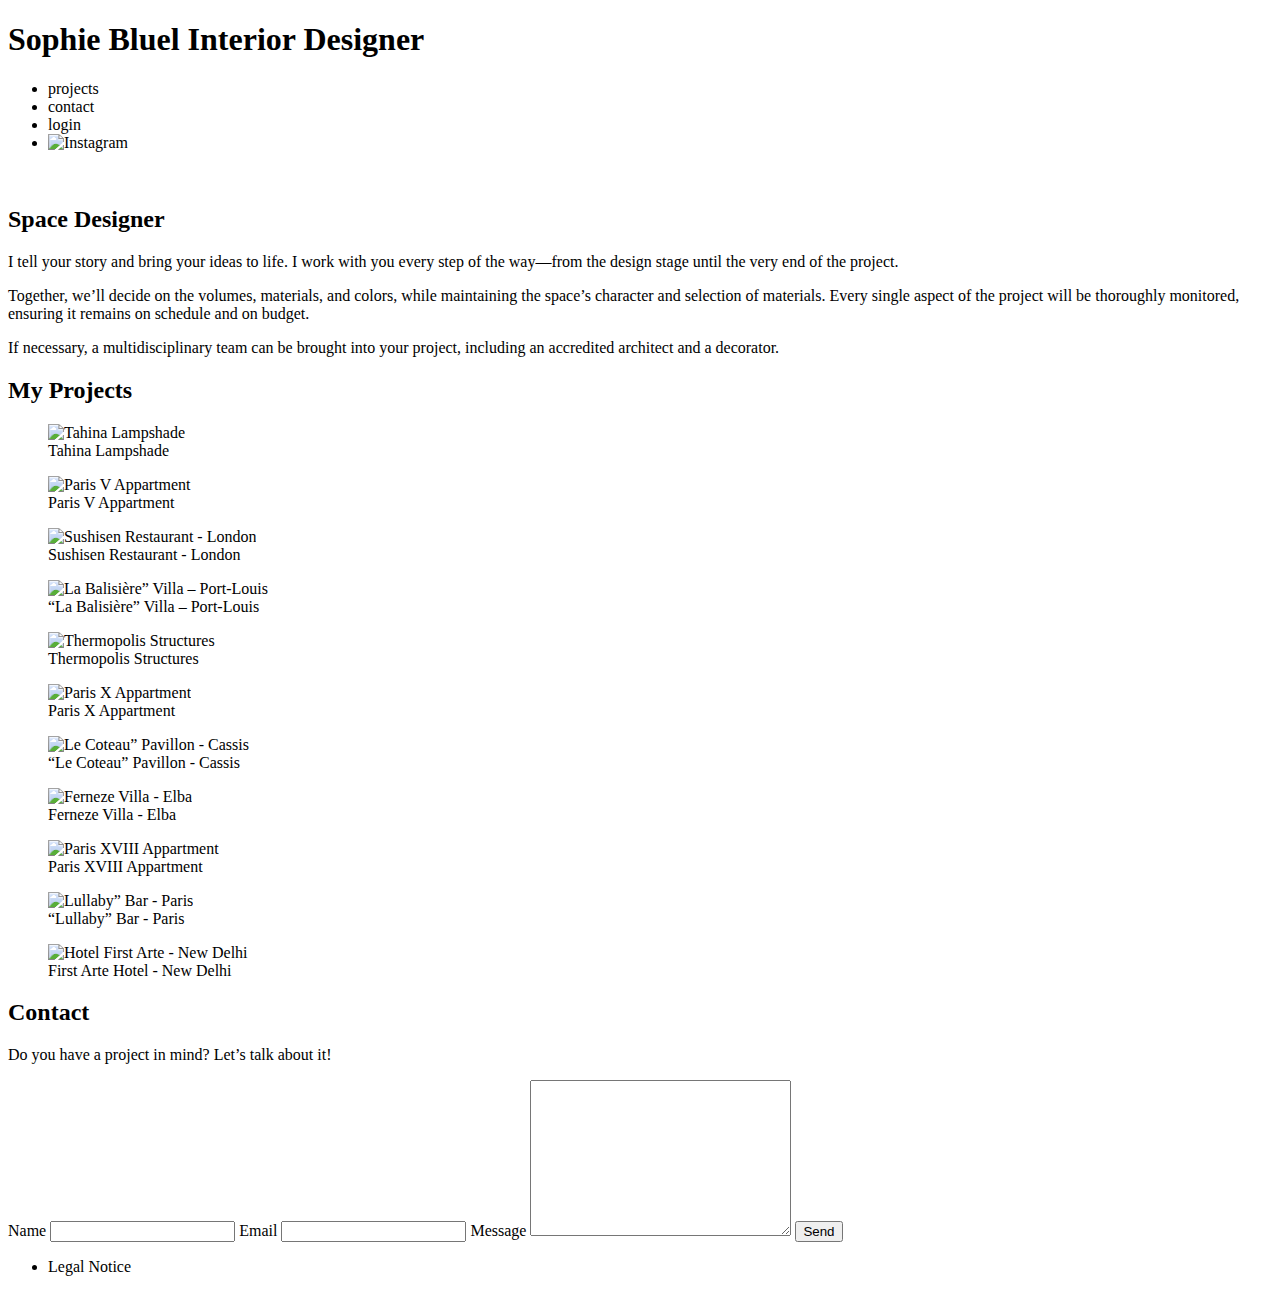
==== FrontEnd/index.html @ 8af31678 "project setup" ====
<!DOCTYPE html>
<html lang="fr">
	<head>
		<meta charset="UTF-8" />
		<title>Sophie Bluel - Interior Designer</title>
		<meta name="viewport" content="width=device-width, initial-scale=1.0" />
		<link rel="preconnect" href="https://fonts.googleapis.com" />
		<link rel="preconnect" href="https://fonts.gstatic.com" crossorigin />
		<link
			href="https://fonts.googleapis.com/css2?family=Syne:wght@700;800&family=Work+Sans&display=swap"
			rel="stylesheet"
		/>
		<meta name="description" content="" />
		<link rel="stylesheet" href="./assets/style.css" />
	</head>
	<body>
		<header>
			<h1>Sophie Bluel <span>Interior Designer</span></h1>
			<nav>
				<ul>
					<li>projects</li>
					<li>contact</li>
					<li>login</li>
					<li>
						<img
							src="./assets/icons/instagram.png"
							alt="Instagram"
						/>
					</li>
				</ul>
			</nav>
		</header>
		<main>
			<section id="introduction">
				<figure>
					<img src="./assets/images/sophie-bluel.png" alt="" />
				</figure>
				<article>
					<h2>Space Designer</h2>
					<p>
						I tell your story and bring your ideas to life. I work
						with you every step of the way—from the design stage
						until the very end of the project.
					</p>
					<p>
						Together, we’ll decide on the volumes, materials, and
						colors, while maintaining the space’s character and
						selection of materials. Every single aspect of the
						project will be thoroughly monitored, ensuring it
						remains on schedule and on budget.
					</p>
					<p>
						If necessary, a multidisciplinary team can be brought
						into your project, including an accredited architect and
						a decorator.
					</p>
				</article>
			</section>
			<section id="portfolio">
				<h2>My Projects</h2>
				<div class="gallery">
					<figure>
						<img
							src="assets/images/abajour-tahina.png"
							alt="Tahina Lampshade"
						/>
						<figcaption>Tahina Lampshade</figcaption>
					</figure>
					<figure>
						<img
							src="assets/images/appartement-paris-v.png"
							alt="Paris V Appartment"
						/>
						<figcaption>Paris V Appartment</figcaption>
					</figure>
					<figure>
						<img
							src="assets/images/restaurant-sushisen-londres.png"
							alt="Sushisen Restaurant - London"
						/>
						<figcaption>Sushisen Restaurant - London</figcaption>
					</figure>
					<figure>
						<img
							src="assets/images/la-balisiere.png"
							alt="La Balisière” Villa – Port-Louis"
						/>
						<figcaption>
							“La Balisière” Villa – Port-Louis
						</figcaption>
					</figure>
					<figure>
						<img
							src="assets/images/structures-thermopolis.png"
							alt="Thermopolis Structures"
						/>
						<figcaption>Thermopolis Structures</figcaption>
					</figure>
					<figure>
						<img
							src="assets/images/appartement-paris-x.png"
							alt="Paris X Appartment"
						/>
						<figcaption>Paris X Appartment</figcaption>
					</figure>
					<figure>
						<img
							src="assets/images/le-coteau-cassis.png"
							alt="Le Coteau” Pavillon - Cassis"
						/>
						<figcaption>“Le Coteau” Pavillon - Cassis</figcaption>
					</figure>
					<figure>
						<img
							src="assets/images/villa-ferneze.png"
							alt="Ferneze Villa - Elba"
						/>
						<figcaption>Ferneze Villa - Elba</figcaption>
					</figure>
					<figure>
						<img
							src="assets/images/appartement-paris-xviii.png"
							alt="Paris XVIII Appartment"
						/>
						<figcaption>Paris XVIII Appartment</figcaption>
					</figure>
					<figure>
						<img
							src="assets/images/bar-lullaby-paris.png"
							alt="Lullaby” Bar - Paris"
						/>
						<figcaption>“Lullaby” Bar - Paris</figcaption>
					</figure>
					<figure>
						<img
							src="assets/images/hotel-first-arte-new-delhi.png"
							alt="Hotel First Arte - New Delhi"
						/>
						<figcaption>First Arte Hotel - New Delhi</figcaption>
					</figure>
				</div>
			</section>
			<section id="contact">
				<h2>Contact</h2>
				<p>Do you have a project in mind? Let’s talk about it!</p>
				<form action="#" method="post">
					<label for="name">Name</label>
					<input type="text" name="name" id="name" />
					<label for="email">Email</label>
					<input type="email" name="email" id="email" />
					<label for="message">Message</label>
					<textarea
						name="message"
						id="message"
						cols="30"
						rows="10"
					></textarea>
					<input type="submit" value="Send" />
				</form>
			</section>
		</main>

		<footer>
			<nav>
				<ul>
					<li>Legal Notice</li>
				</ul>
			</nav>
		</footer>
		<script src="assets/js/index.js"></script>
	</body>
</html>
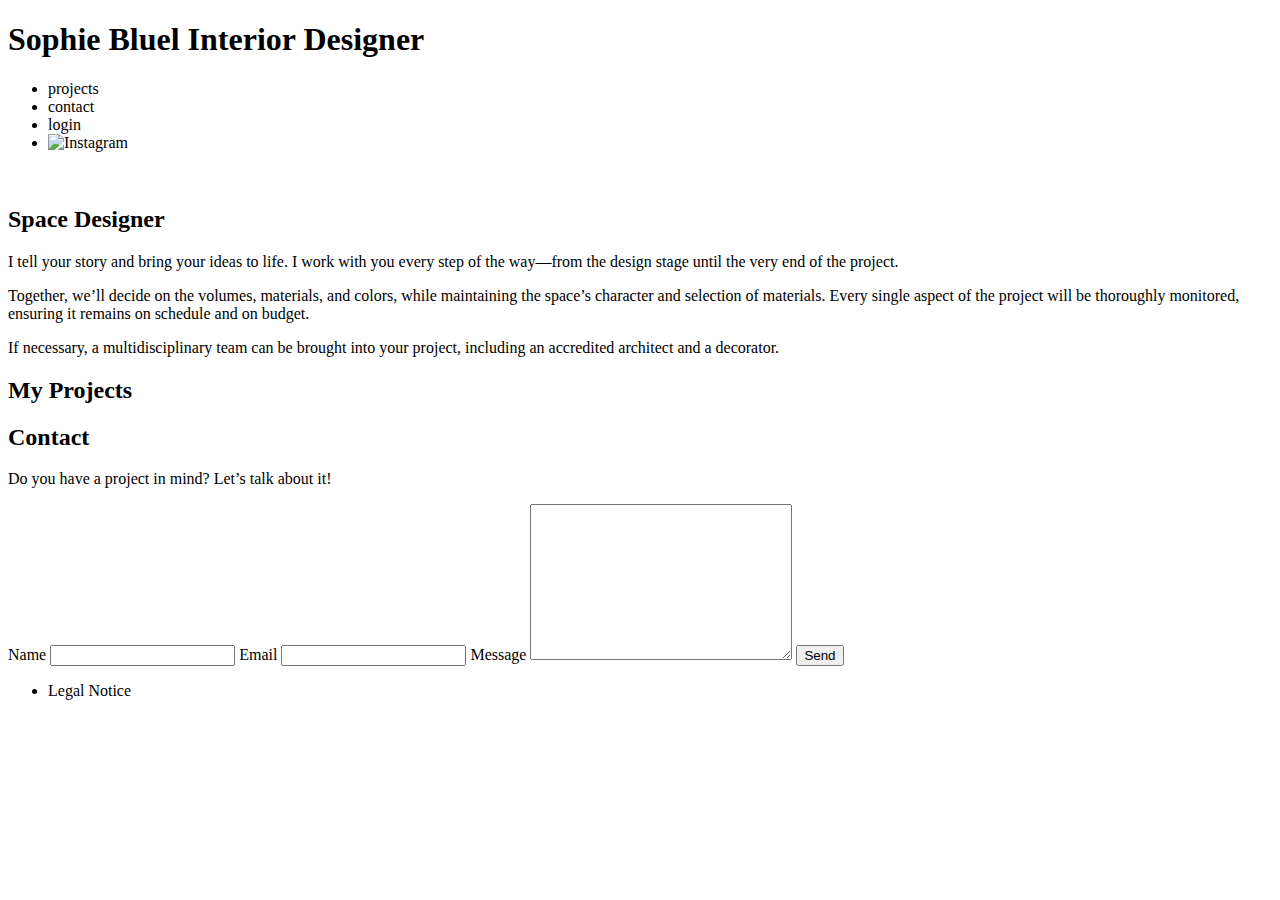
==== commit a74aacbc: "Categories fetch render functions and categories div html" ====
--- a/FrontEnd/index.html
+++ b/FrontEnd/index.html
@@ -58,87 +58,8 @@
 			</section>
 			<section id="portfolio">
 				<h2>My Projects</h2>
-				<div class="gallery">
-					<figure>
-						<img
-							src="assets/images/abajour-tahina.png"
-							alt="Tahina Lampshade"
-						/>
-						<figcaption>Tahina Lampshade</figcaption>
-					</figure>
-					<figure>
-						<img
-							src="assets/images/appartement-paris-v.png"
-							alt="Paris V Appartment"
-						/>
-						<figcaption>Paris V Appartment</figcaption>
-					</figure>
-					<figure>
-						<img
-							src="assets/images/restaurant-sushisen-londres.png"
-							alt="Sushisen Restaurant - London"
-						/>
-						<figcaption>Sushisen Restaurant - London</figcaption>
-					</figure>
-					<figure>
-						<img
-							src="assets/images/la-balisiere.png"
-							alt="La Balisière” Villa – Port-Louis"
-						/>
-						<figcaption>
-							“La Balisière” Villa – Port-Louis
-						</figcaption>
-					</figure>
-					<figure>
-						<img
-							src="assets/images/structures-thermopolis.png"
-							alt="Thermopolis Structures"
-						/>
-						<figcaption>Thermopolis Structures</figcaption>
-					</figure>
-					<figure>
-						<img
-							src="assets/images/appartement-paris-x.png"
-							alt="Paris X Appartment"
-						/>
-						<figcaption>Paris X Appartment</figcaption>
-					</figure>
-					<figure>
-						<img
-							src="assets/images/le-coteau-cassis.png"
-							alt="Le Coteau” Pavillon - Cassis"
-						/>
-						<figcaption>“Le Coteau” Pavillon - Cassis</figcaption>
-					</figure>
-					<figure>
-						<img
-							src="assets/images/villa-ferneze.png"
-							alt="Ferneze Villa - Elba"
-						/>
-						<figcaption>Ferneze Villa - Elba</figcaption>
-					</figure>
-					<figure>
-						<img
-							src="assets/images/appartement-paris-xviii.png"
-							alt="Paris XVIII Appartment"
-						/>
-						<figcaption>Paris XVIII Appartment</figcaption>
-					</figure>
-					<figure>
-						<img
-							src="assets/images/bar-lullaby-paris.png"
-							alt="Lullaby” Bar - Paris"
-						/>
-						<figcaption>“Lullaby” Bar - Paris</figcaption>
-					</figure>
-					<figure>
-						<img
-							src="assets/images/hotel-first-arte-new-delhi.png"
-							alt="Hotel First Arte - New Delhi"
-						/>
-						<figcaption>First Arte Hotel - New Delhi</figcaption>
-					</figure>
-				</div>
+				<div class="categoriesDiv" id="categoriesDiv"></div>
+				<div class="gallery" id="gallery"></div>
 			</section>
 			<section id="contact">
 				<h2>Contact</h2>
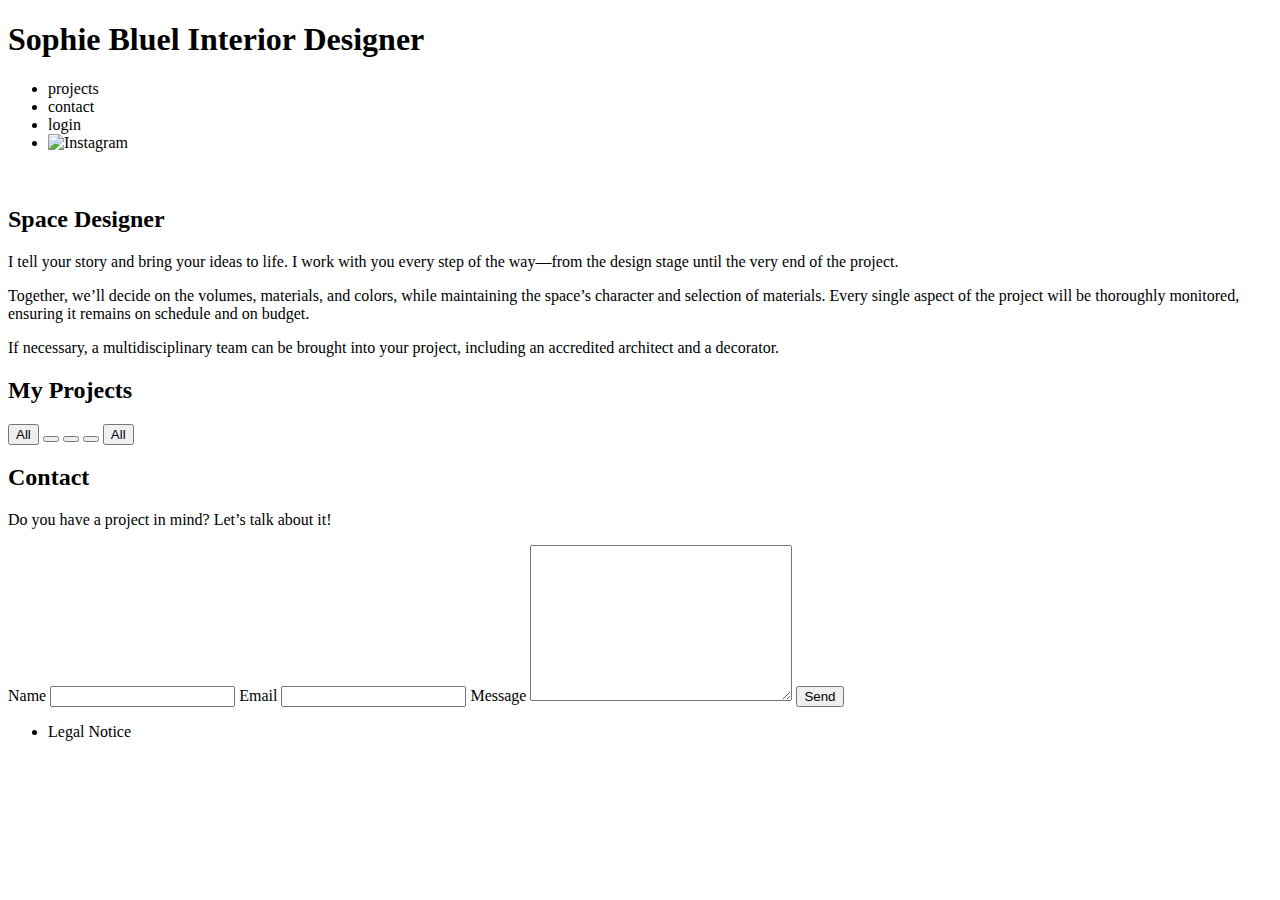
==== commit ddbd9bb7: "html creation of categoriesButtons nav and js fetching to render button categories" ====
--- a/FrontEnd/index.html
+++ b/FrontEnd/index.html
@@ -56,9 +56,17 @@
 					</p>
 				</article>
 			</section>
+
 			<section id="portfolio">
 				<h2>My Projects</h2>
-				<div class="categoriesDiv" id="categoriesDiv"></div>
+				<nav id="categoriesButtons">
+					<button id="all-button" class="btn btn-secondary">
+						All
+					</button>
+					<button id="button" class="btn btn-secondary"></button>
+					<button id="button" class="btn btn-secondary"></button>
+					<button id="button" class="btn btn-secondary"></button>
+				</nav>
 				<div class="gallery" id="gallery"></div>
 			</section>
 			<section id="contact">
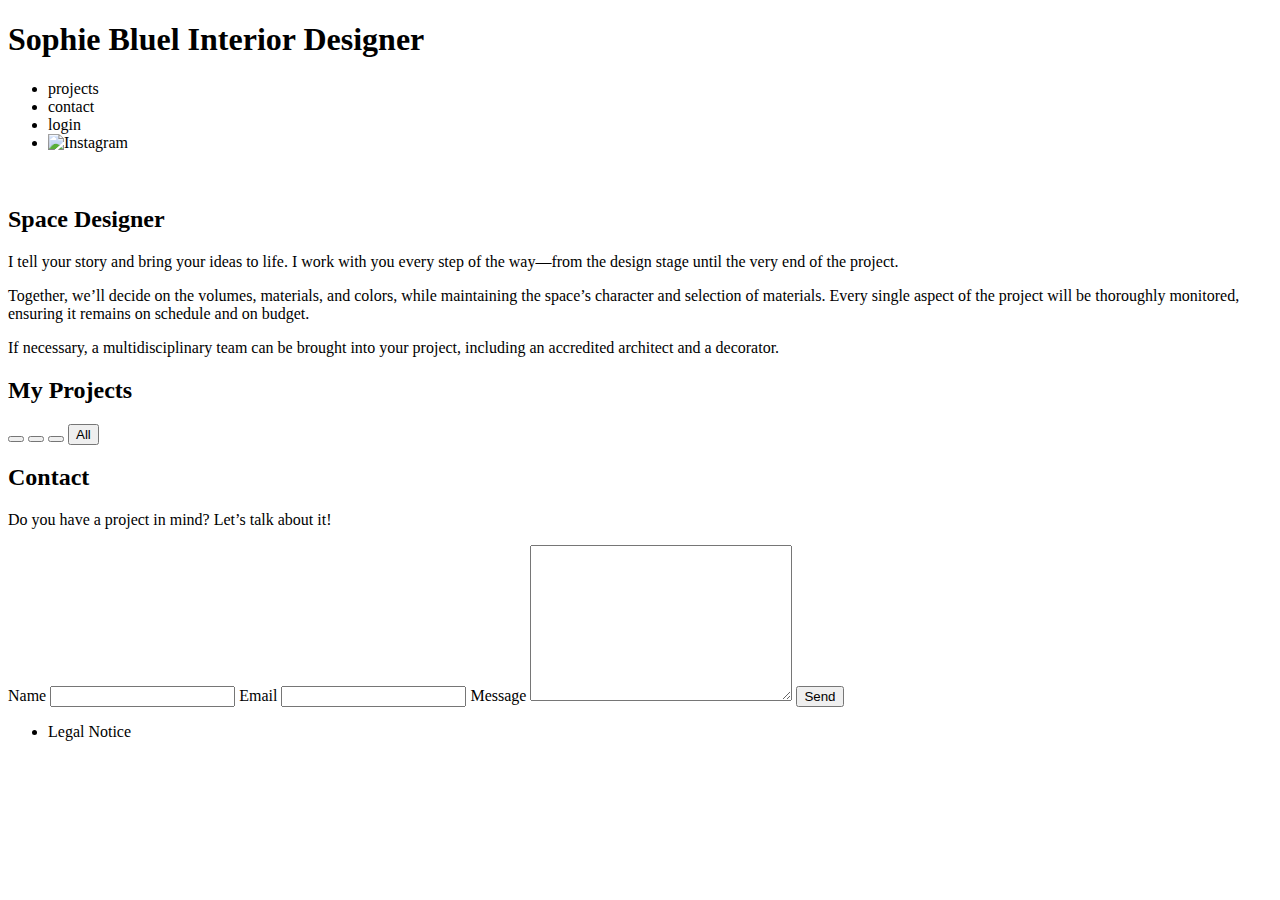
==== commit a5bf9f15: "removed all button from html, added via js" ====
--- a/FrontEnd/index.html
+++ b/FrontEnd/index.html
@@ -60,9 +60,6 @@
 			<section id="portfolio">
 				<h2>My Projects</h2>
 				<nav id="categoriesButtons">
-					<button id="all-button" class="btn btn-secondary">
-						All
-					</button>
 					<button id="button" class="btn btn-secondary"></button>
 					<button id="button" class="btn btn-secondary"></button>
 					<button id="button" class="btn btn-secondary"></button>
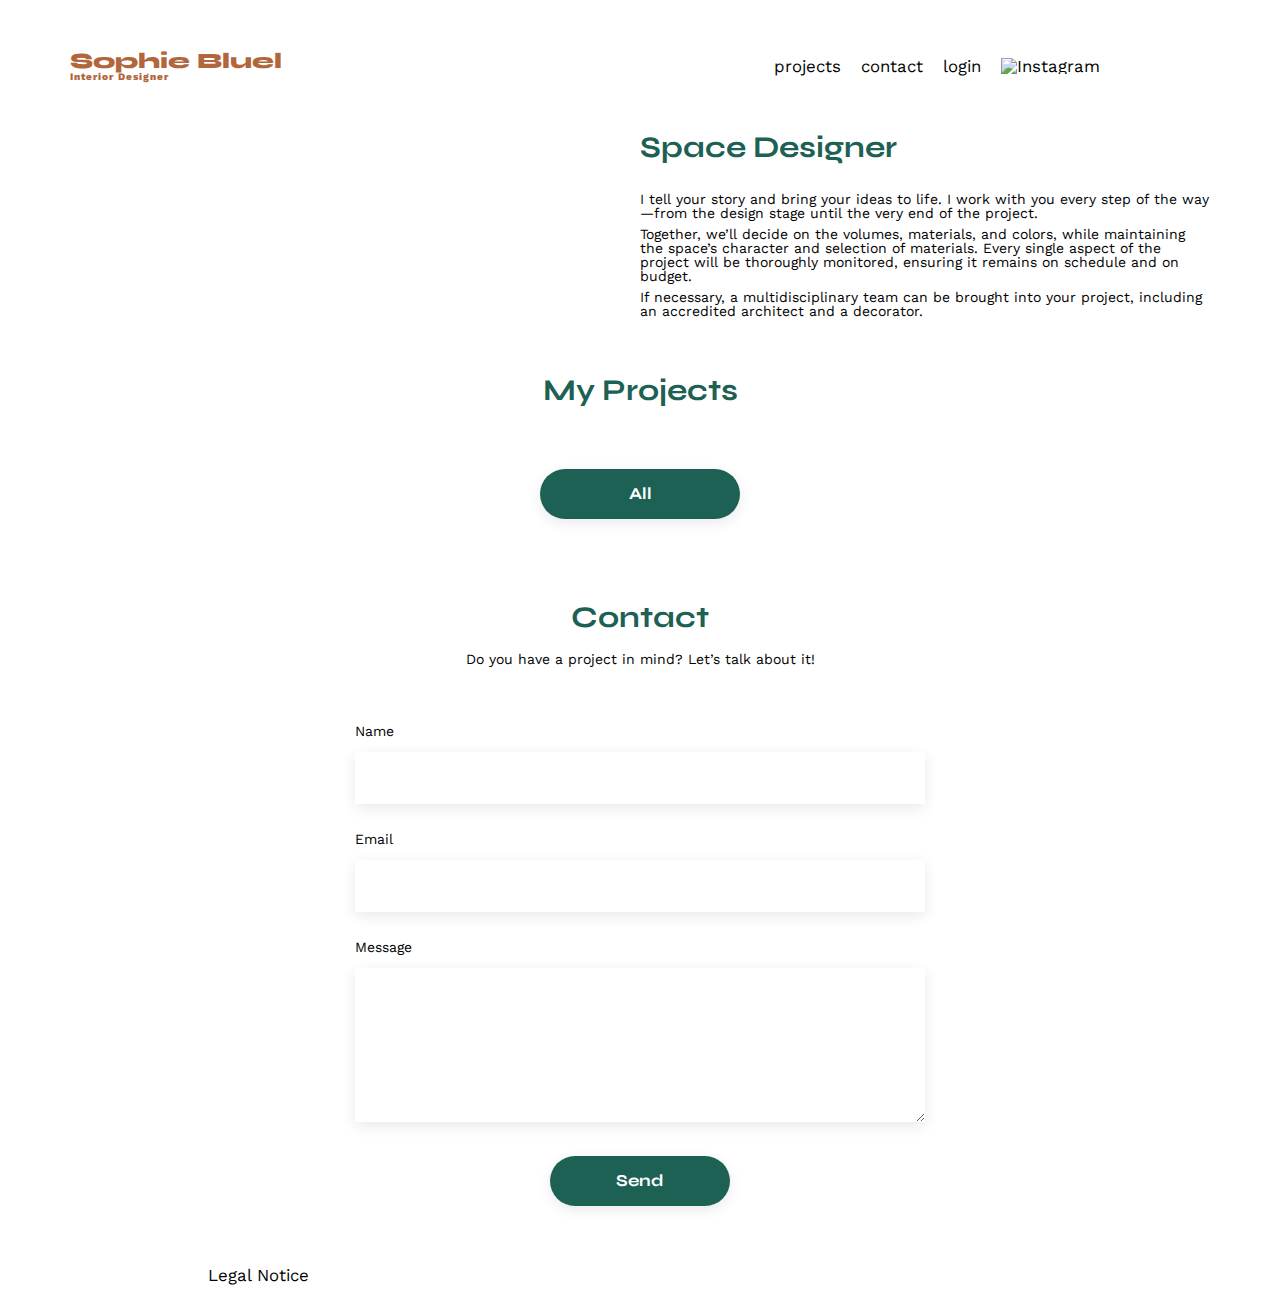
==== commit a440f71e: "css category button styling" ====
--- a/FrontEnd/index.html
+++ b/FrontEnd/index.html
@@ -59,11 +59,7 @@
 
 			<section id="portfolio">
 				<h2>My Projects</h2>
-				<nav id="categoriesButtons">
-					<button id="button" class="btn btn-secondary"></button>
-					<button id="button" class="btn btn-secondary"></button>
-					<button id="button" class="btn btn-secondary"></button>
-				</nav>
+				<nav id="categoriesButtons"></nav>
 				<div class="gallery" id="gallery"></div>
 			</section>
 			<section id="contact">
--- a/FrontEnd/assets/style.css
+++ b/FrontEnd/assets/style.css
@@ -0,0 +1,304 @@
+/* http://meyerweb.com/eric/tools/css/reset/
+   v2.0 | 20110126
+   License: none (public domain)
+*/
+
+html,
+body,
+div,
+span,
+applet,
+object,
+iframe,
+h1,
+h2,
+h3,
+h4,
+h5,
+h6,
+p,
+blockquote,
+pre,
+a,
+abbr,
+acronym,
+address,
+big,
+cite,
+code,
+del,
+dfn,
+em,
+img,
+ins,
+kbd,
+q,
+s,
+samp,
+small,
+strike,
+strong,
+sub,
+sup,
+tt,
+var,
+b,
+u,
+i,
+center,
+dl,
+dt,
+dd,
+ol,
+ul,
+li,
+fieldset,
+form,
+label,
+legend,
+table,
+caption,
+tbody,
+tfoot,
+thead,
+tr,
+th,
+td,
+article,
+aside,
+canvas,
+details,
+embed,
+figure,
+figcaption,
+footer,
+header,
+hgroup,
+menu,
+nav,
+output,
+ruby,
+section,
+summary,
+time,
+mark,
+audio,
+video {
+	margin: 0;
+	padding: 0;
+	border: 0;
+	font-size: 100%;
+	font: inherit;
+	vertical-align: baseline;
+}
+/* HTML5 display-role reset for older browsers */
+article,
+aside,
+details,
+figcaption,
+figure,
+footer,
+header,
+hgroup,
+menu,
+nav,
+section {
+	display: block;
+}
+body {
+	line-height: 1;
+}
+ol,
+ul {
+	list-style: none;
+}
+blockquote,
+q {
+	quotes: none;
+}
+blockquote:before,
+blockquote:after,
+q:before,
+q:after {
+	content: "";
+	content: none;
+}
+table {
+	border-collapse: collapse;
+	border-spacing: 0;
+}
+/** end reset css**/
+body {
+	max-width: 1140px;
+	margin: auto;
+	font-family: "Work Sans";
+	font-size: 14px;
+}
+header {
+	display: flex;
+	justify-content: space-between;
+	margin: 50px 0;
+}
+section {
+	margin: 50px 0;
+}
+
+h1 {
+	display: flex;
+	flex-direction: column;
+	font-family: "Syne";
+	font-size: 22px;
+	font-weight: 800;
+	color: #b1663c;
+}
+
+h1 > span {
+	font-family: "Work Sans";
+	font-size: 10px;
+	letter-spacing: 0.1em;
+}
+
+h2 {
+	font-family: "Syne";
+	font-weight: 700;
+	font-size: 30px;
+	color: #1d6154;
+}
+nav ul {
+	display: flex;
+	align-items: center;
+	list-style-type: none;
+}
+nav li {
+	padding: 0 10px;
+	font-size: 1.2em;
+}
+
+li:hover {
+	color: #b1663c;
+}
+#introduction {
+	display: flex;
+	align-items: center;
+}
+#introduction figure {
+	flex: 1;
+}
+#introduction img {
+	display: block;
+	margin: auto;
+	width: 80%;
+}
+
+#introduction article {
+	flex: 1;
+}
+#introduction h2 {
+	margin-bottom: 1em;
+}
+
+#introduction p {
+	margin-bottom: 0.5em;
+}
+#portfolio h2 {
+	text-align: center;
+	margin-bottom: 1em;
+}
+
+nav {
+	display: flex;
+	padding: 0px 100px;
+}
+
+nav button {
+	height: 50px;
+	font-size: 1.2em;
+	border: none;
+	box-shadow: 0px 4px 14px rgba(0, 0, 0, 0.09);
+	font-family: "Syne";
+	font-weight: 700;
+	color: white;
+	background-color: #1d6154;
+	margin: 2em auto;
+	width: 200px;
+	text-align: center;
+	border-radius: 60px;
+}
+
+nav button:hover {
+	background-color: white;
+	color: #1d6154;
+	outline: solid 1px #1d6154;
+	cursor: pointer;
+}
+
+nav button:active {
+	background-color: white;
+	color: #1d6154;
+	outline: solid 1px #1d6154;
+}
+
+nav button:focus {
+	background-color: white;
+	color: #1d6154;
+	outline: solid 1px #1d6154;
+}
+
+.gallery {
+	width: 100%;
+	display: grid;
+	grid-template-columns: 1fr 1fr 1fr;
+	grid-column-gap: 20px;
+	grid-row-gap: 20px;
+}
+
+.gallery img {
+	width: 100%;
+}
+#contact {
+	width: 50%;
+	margin: auto;
+}
+#contact > * {
+	text-align: center;
+}
+#contact h2 {
+	margin-bottom: 20px;
+}
+#contact form {
+	text-align: left;
+	margin-top: 30px;
+	display: flex;
+	flex-direction: column;
+}
+
+#contact input {
+	height: 50px;
+	font-size: 1.2em;
+	border: none;
+	box-shadow: 0px 4px 14px rgba(0, 0, 0, 0.09);
+}
+#contact label {
+	margin: 2em 0 1em 0;
+}
+#contact textarea {
+	border: none;
+	box-shadow: 0px 4px 14px rgba(0, 0, 0, 0.09);
+}
+
+input[type="submit"] {
+	font-family: "Syne";
+	font-weight: 700;
+	color: white;
+	background-color: #1d6154;
+	margin: 2em auto;
+	width: 180px;
+	text-align: center;
+	border-radius: 60px;
+}
+
+footer nav ul {
+	display: flex;
+	justify-content: flex-end;
+	margin: 2em;
+}
